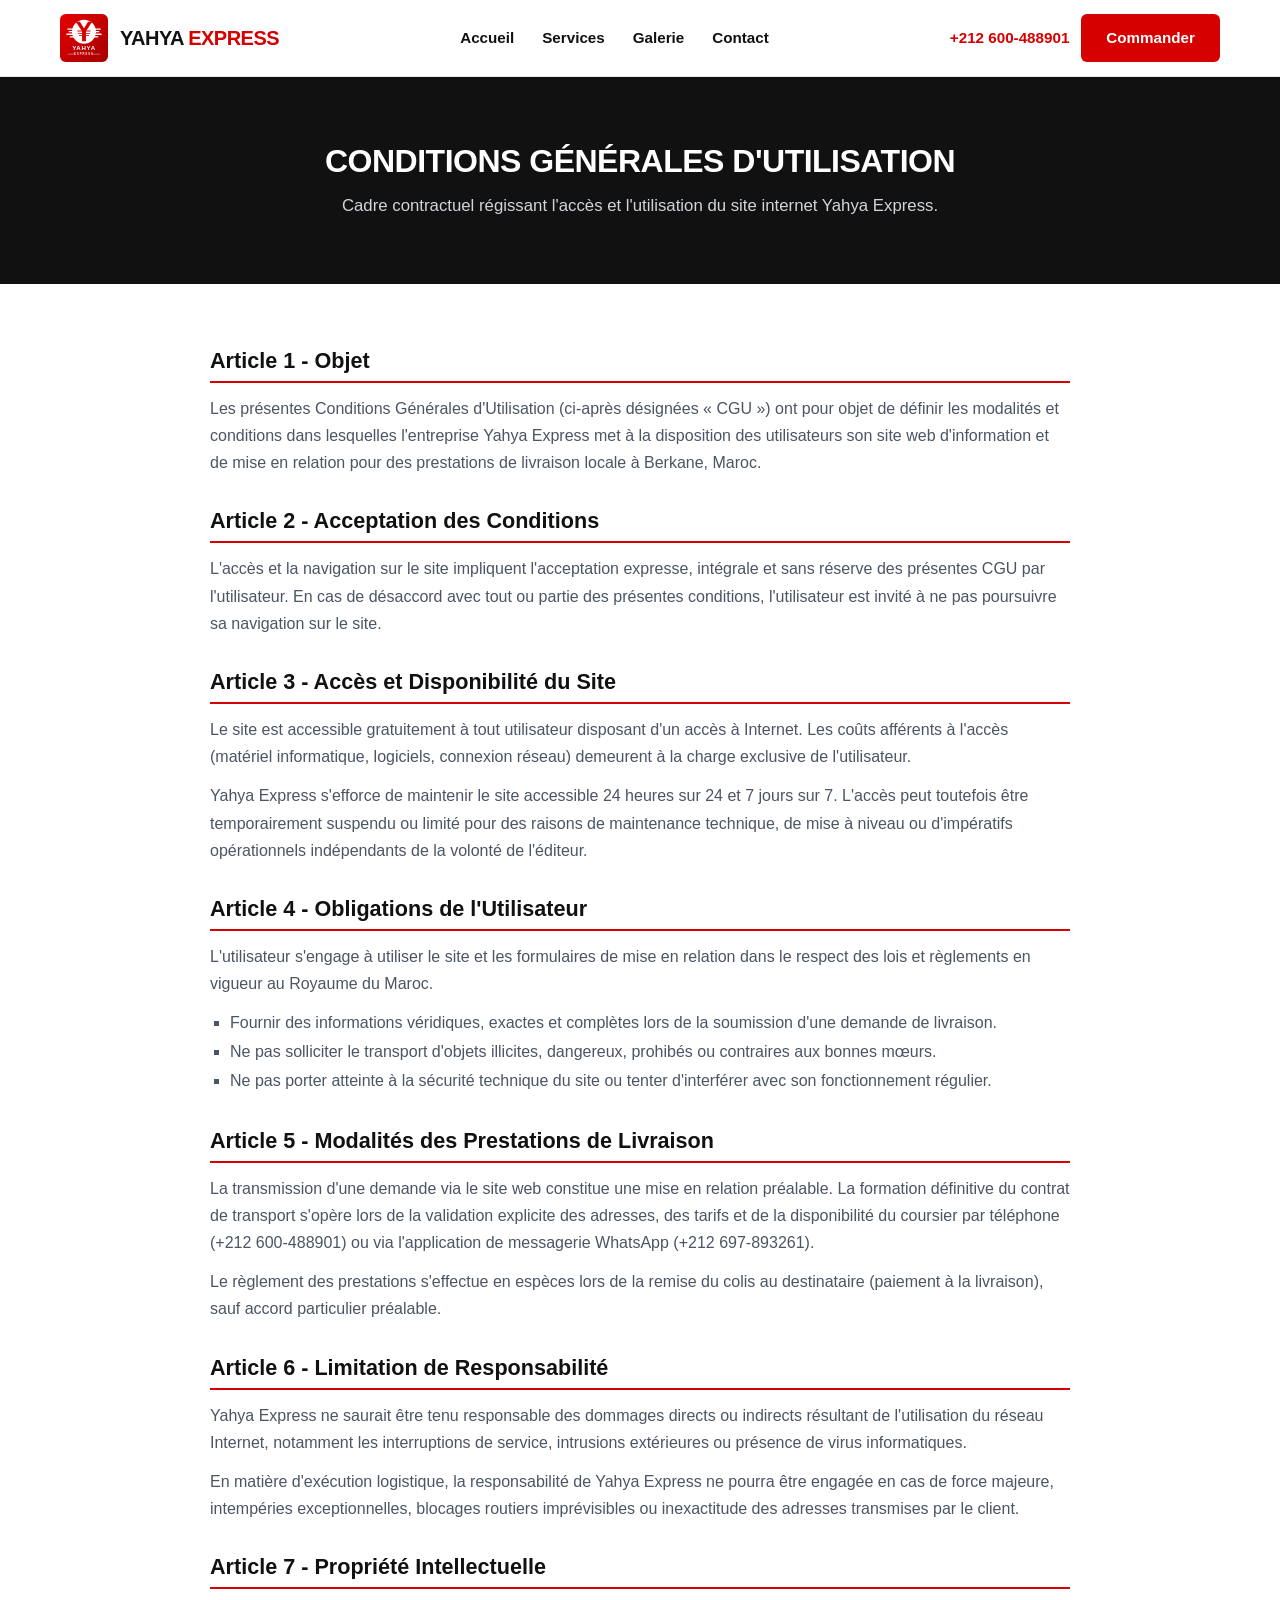
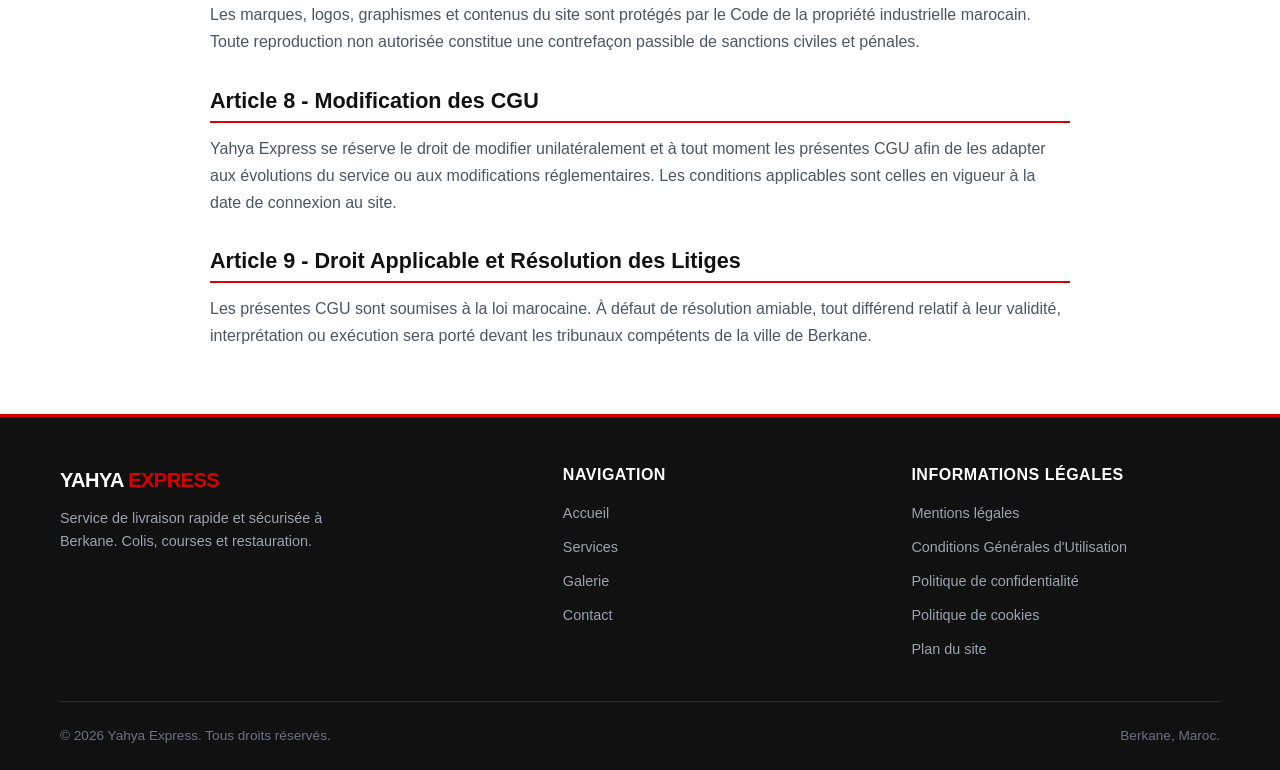
==== cgu.html @ 3f9a15d0 "feat: add complete mandatory legal documents (mentions legales, cgu, politique confidentialite, cook" ====
<!DOCTYPE html>
<html lang="fr">
<head>
  <meta charset="UTF-8">
  <meta name="viewport" content="width=device-width, initial-scale=1.0">
  <title>Conditions Générales d'Utilisation | Yahya Express</title>
  <meta name="description" content="Conditions Générales d'Utilisation régissant la consultation et l'utilisation des services en ligne de Yahya Express.">
  <link rel="icon" type="image/png" href="assets/images/favicon.png">
  <link rel="stylesheet" href="styles/style.css">
</head>
<body>

  <header class="header">
    <div class="container">
      <nav class="navbar">
        <a href="index.html" class="brand-logo">
          <img src="assets/images/logo.svg" alt="Yahya Express" width="48" height="48">
          <span class="brand-name">YAHYA <span>EXPRESS</span></span>
        </a>

        <ul class="nav-links">
          <li><a href="index.html" class="nav-link">Accueil</a></li>
          <li><a href="services.html" class="nav-link">Services</a></li>
          <li><a href="gallery.html" class="nav-link">Galerie</a></li>
          <li><a href="contact.html" class="nav-link">Contact</a></li>
        </ul>

        <div class="nav-cta">
          <a href="tel:+212600488901" class="phone-link">+212 600-488901</a>
          <a href="contact.html" class="btn btn-primary">Commander</a>
          <button class="mobile-menu-btn" aria-label="Menu">
            <span></span>
            <span></span>
            <span></span>
          </button>
        </div>
      </nav>
    </div>
  </header>

  <section class="section section-dark fade-in">
    <div class="container">
      <div class="section-header" style="margin-bottom: 0;">
        <h1 class="section-title">Conditions Générales d'Utilisation</h1>
        <p class="section-subtitle" style="color: #D1D5DB;">
          Cadre contractuel régissant l'accès et l'utilisation du site internet Yahya Express.
        </p>
      </div>
    </div>
  </section>

  <section class="section">
    <div class="container" style="max-width: 900px;">
      
      <article style="display: flex; flex-direction: column; gap: 32px; color: var(--color-dark);">
        
        <div>
          <h2 style="font-size: 1.35rem; margin-bottom: 12px; border-bottom: 2px solid var(--color-primary); padding-bottom: 6px;">Article 1 - Objet</h2>
          <p style="color: var(--color-gray-text); line-height: 1.7;">
            Les présentes Conditions Générales d'Utilisation (ci-après désignées « CGU ») ont pour objet de définir les modalités et conditions dans lesquelles l'entreprise Yahya Express met à la disposition des utilisateurs son site web d'information et de mise en relation pour des prestations de livraison locale à Berkane, Maroc.
          </p>
        </div>

        <div>
          <h2 style="font-size: 1.35rem; margin-bottom: 12px; border-bottom: 2px solid var(--color-primary); padding-bottom: 6px;">Article 2 - Acceptation des Conditions</h2>
          <p style="color: var(--color-gray-text); line-height: 1.7;">
            L'accès et la navigation sur le site impliquent l'acceptation expresse, intégrale et sans réserve des présentes CGU par l'utilisateur. En cas de désaccord avec tout ou partie des présentes conditions, l'utilisateur est invité à ne pas poursuivre sa navigation sur le site.
          </p>
        </div>

        <div>
          <h2 style="font-size: 1.35rem; margin-bottom: 12px; border-bottom: 2px solid var(--color-primary); padding-bottom: 6px;">Article 3 - Accès et Disponibilité du Site</h2>
          <p style="color: var(--color-gray-text); line-height: 1.7; margin-bottom: 12px;">
            Le site est accessible gratuitement à tout utilisateur disposant d'un accès à Internet. Les coûts afférents à l'accès (matériel informatique, logiciels, connexion réseau) demeurent à la charge exclusive de l'utilisateur.
          </p>
          <p style="color: var(--color-gray-text); line-height: 1.7;">
            Yahya Express s'efforce de maintenir le site accessible 24 heures sur 24 et 7 jours sur 7. L'accès peut toutefois être temporairement suspendu ou limité pour des raisons de maintenance technique, de mise à niveau ou d'impératifs opérationnels indépendants de la volonté de l'éditeur.
          </p>
        </div>

        <div>
          <h2 style="font-size: 1.35rem; margin-bottom: 12px; border-bottom: 2px solid var(--color-primary); padding-bottom: 6px;">Article 4 - Obligations de l'Utilisateur</h2>
          <p style="color: var(--color-gray-text); line-height: 1.7; margin-bottom: 12px;">
            L'utilisateur s'engage à utiliser le site et les formulaires de mise en relation dans le respect des lois et règlements en vigueur au Royaume du Maroc.
          </p>
          <ul style="list-style: square; padding-left: 20px; color: var(--color-gray-text); line-height: 1.8;">
            <li>Fournir des informations véridiques, exactes et complètes lors de la soumission d'une demande de livraison.</li>
            <li>Ne pas solliciter le transport d'objets illicites, dangereux, prohibés ou contraires aux bonnes mœurs.</li>
            <li>Ne pas porter atteinte à la sécurité technique du site ou tenter d'interférer avec son fonctionnement régulier.</li>
          </ul>
        </div>

        <div>
          <h2 style="font-size: 1.35rem; margin-bottom: 12px; border-bottom: 2px solid var(--color-primary); padding-bottom: 6px;">Article 5 - Modalités des Prestations de Livraison</h2>
          <p style="color: var(--color-gray-text); line-height: 1.7; margin-bottom: 12px;">
            La transmission d'une demande via le site web constitue une mise en relation préalable. La formation définitive du contrat de transport s'opère lors de la validation explicite des adresses, des tarifs et de la disponibilité du coursier par téléphone (+212 600-488901) ou via l'application de messagerie WhatsApp (+212 697-893261).
          </p>
          <p style="color: var(--color-gray-text); line-height: 1.7;">
            Le règlement des prestations s'effectue en espèces lors de la remise du colis au destinataire (paiement à la livraison), sauf accord particulier préalable.
          </p>
        </div>

        <div>
          <h2 style="font-size: 1.35rem; margin-bottom: 12px; border-bottom: 2px solid var(--color-primary); padding-bottom: 6px;">Article 6 - Limitation de Responsabilité</h2>
          <p style="color: var(--color-gray-text); line-height: 1.7; margin-bottom: 12px;">
            Yahya Express ne saurait être tenu responsable des dommages directs ou indirects résultant de l'utilisation du réseau Internet, notamment les interruptions de service, intrusions extérieures ou présence de virus informatiques.
          </p>
          <p style="color: var(--color-gray-text); line-height: 1.7;">
            En matière d'exécution logistique, la responsabilité de Yahya Express ne pourra être engagée en cas de force majeure, intempéries exceptionnelles, blocages routiers imprévisibles ou inexactitude des adresses transmises par le client.
          </p>
        </div>

        <div>
          <h2 style="font-size: 1.35rem; margin-bottom: 12px; border-bottom: 2px solid var(--color-primary); padding-bottom: 6px;">Article 7 - Propriété Intellectuelle</h2>
          <p style="color: var(--color-gray-text); line-height: 1.7;">
            Les marques, logos, graphismes et contenus du site sont protégés par le Code de la propriété industrielle marocain. Toute reproduction non autorisée constitue une contrefaçon passible de sanctions civiles et pénales.
          </p>
        </div>

        <div>
          <h2 style="font-size: 1.35rem; margin-bottom: 12px; border-bottom: 2px solid var(--color-primary); padding-bottom: 6px;">Article 8 - Modification des CGU</h2>
          <p style="color: var(--color-gray-text); line-height: 1.7;">
            Yahya Express se réserve le droit de modifier unilatéralement et à tout moment les présentes CGU afin de les adapter aux évolutions du service ou aux modifications réglementaires. Les conditions applicables sont celles en vigueur à la date de connexion au site.
          </p>
        </div>

        <div>
          <h2 style="font-size: 1.35rem; margin-bottom: 12px; border-bottom: 2px solid var(--color-primary); padding-bottom: 6px;">Article 9 - Droit Applicable et Résolution des Litiges</h2>
          <p style="color: var(--color-gray-text); line-height: 1.7;">
            Les présentes CGU sont soumises à la loi marocaine. À défaut de résolution amiable, tout différend relatif à leur validité, interprétation ou exécution sera porté devant les tribunaux compétents de la ville de Berkane.
          </p>
        </div>

      </article>

    </div>
  </section>

  <footer class="footer">
    <div class="container">
      <div class="footer-grid">
        <div class="footer-brand">
          <span class="brand-name" style="color: var(--color-white);">YAHYA <span style="color: var(--color-primary);">EXPRESS</span></span>
          <p>Service de livraison rapide et sécurisée à Berkane. Colis, courses et restauration.</p>
        </div>

        <div>
          <h4 class="footer-title">Navigation</h4>
          <ul class="footer-links">
            <li><a href="index.html">Accueil</a></li>
            <li><a href="services.html">Services</a></li>
            <li><a href="gallery.html">Galerie</a></li>
            <li><a href="contact.html">Contact</a></li>
          </ul>
        </div>

        <div>
          <h4 class="footer-title">Informations Légales</h4>
          <ul class="footer-links">
            <li><a href="mentions-legales.html">Mentions légales</a></li>
            <li><a href="cgu.html">Conditions Générales d'Utilisation</a></li>
            <li><a href="politique-confidentialite.html">Politique de confidentialité</a></li>
            <li><a href="cookies.html">Politique de cookies</a></li>
            <li><a href="sitemap.html">Plan du site</a></li>
          </ul>
        </div>
      </div>

      <div class="footer-bottom">
        <div>&copy; <span class="current-year"></span> Yahya Express. Tous droits réservés.</div>
        <div>Berkane, Maroc.</div>
      </div>
    </div>
  </footer>

  <script src="scripts/main.js"></script>
</body>
</html>
---- styles/style.css ----
/* ==========================================================================
   Yahya Express - Feuille de style principale
   Couleurs : Rouge #D60000 | Blanc #FFFFFF | Noir #111111
   Design : Professionnel, Moderne, Responsive
   ========================================================================== */

:root {
  --color-primary: #D60000;
  --color-primary-hover: #B30000;
  --color-dark: #111111;
  --color-dark-alt: #1F1F1F;
  --color-white: #FFFFFF;
  --color-gray-light: #F8F9FA;
  --color-gray-border: #E5E7EB;
  --color-gray-text: #4B5563;
  --color-gray-muted: #6B7280;

  --font-family: -apple-system, BlinkMacSystemFont, "Segoe UI", Roboto, "Helvetica Neue", Arial, sans-serif;
  
  --container-width: 1200px;
  --header-height: 76px;
  --border-radius: 6px;
  --transition-speed: 0.25s;
}

/* Reset */
*, *::before, *::after {
  box-sizing: border-box;
  margin: 0;
  padding: 0;
}

html {
  font-family: var(--font-family);
  font-size: 16px;
  line-height: 1.5;
  color: var(--color-dark);
  background-color: var(--color-white);
  scroll-behavior: smooth;
}

body {
  min-height: 100vh;
  display: flex;
  flex-direction: column;
}

/* Typographie */
h1, h2, h3, h4, h5, h6 {
  color: var(--color-dark);
  font-weight: 700;
  line-height: 1.25;
}

p {
  color: var(--color-gray-text);
  line-height: 1.6;
}

a {
  color: inherit;
  text-decoration: none;
  transition: color var(--transition-speed) ease;
}

img, video {
  max-width: 100%;
  height: auto;
  display: block;
}

/* Structure */
.container {
  width: 100%;
  max-width: var(--container-width);
  margin-left: auto;
  margin-right: auto;
  padding-left: 20px;
  padding-right: 20px;
}

.section {
  padding: 64px 0;
}

.section-alt {
  background-color: var(--color-gray-light);
}

.section-dark {
  background-color: var(--color-dark);
  color: var(--color-white);
}

.section-dark h1,
.section-dark h2,
.section-dark h3,
.section-dark h4 {
  color: var(--color-white);
}

.section-dark p {
  color: #D1D5DB;
}

.section-header {
  text-align: center;
  max-width: 700px;
  margin: 0 auto 48px auto;
}

.section-title {
  font-size: 2rem;
  margin-bottom: 12px;
  text-transform: uppercase;
  letter-spacing: -0.5px;
}

.section-subtitle {
  font-size: 1.05rem;
  color: var(--color-gray-text);
}

/* Boutons */
.btn {
  display: inline-flex;
  align-items: center;
  justify-content: center;
  padding: 12px 24px;
  font-size: 0.95rem;
  font-weight: 600;
  border-radius: var(--border-radius);
  cursor: pointer;
  border: 1px solid transparent;
  transition: background-color var(--transition-speed) ease, border-color var(--transition-speed) ease, color var(--transition-speed) ease;
  text-align: center;
}

.btn-primary {
  background-color: var(--color-primary);
  color: var(--color-white);
}

.btn-primary:hover {
  background-color: var(--color-primary-hover);
}

.btn-outline {
  background-color: transparent;
  color: var(--color-dark);
  border-color: var(--color-dark);
}

.btn-outline:hover {
  background-color: var(--color-dark);
  color: var(--color-white);
}

.btn-outline-white {
  background-color: transparent;
  color: var(--color-white);
  border-color: var(--color-white);
}

.btn-outline-white:hover {
  background-color: var(--color-white);
  color: var(--color-dark);
}

.btn-group {
  display: flex;
  flex-wrap: wrap;
  gap: 12px;
}

/* En-tete Fixe (Sticky Header) */
.header {
  position: sticky;
  top: 0;
  left: 0;
  width: 100%;
  background-color: var(--color-white);
  border-bottom: 1px solid var(--color-gray-border);
  z-index: 1000;
}

.navbar {
  display: flex;
  align-items: center;
  justify-content: space-between;
  height: var(--header-height);
}

.brand-logo {
  display: flex;
  align-items: center;
  gap: 12px;
}

.brand-logo img {
  height: 48px;
  width: auto;
}

.brand-name {
  font-size: 1.25rem;
  font-weight: 800;
  letter-spacing: -0.5px;
  color: var(--color-dark);
  text-transform: uppercase;
}

.brand-name span {
  color: var(--color-primary);
}

.nav-links {
  display: flex;
  list-style: none;
  gap: 28px;
}

.nav-link {
  font-size: 0.95rem;
  font-weight: 600;
  color: var(--color-dark);
}

.nav-link:hover,
.nav-link.active {
  color: var(--color-primary);
}

.nav-cta {
  display: flex;
  align-items: center;
  gap: 12px;
}

.phone-link {
  font-size: 0.95rem;
  font-weight: 700;
  color: var(--color-primary);
}

.mobile-menu-btn {
  display: none;
  background: none;
  border: none;
  cursor: pointer;
  padding: 8px;
}

.mobile-menu-btn span {
  display: block;
  width: 24px;
  height: 2px;
  background-color: var(--color-dark);
  margin: 5px 0;
  transition: transform var(--transition-speed) ease;
}

/* Hero Section */
.hero {
  padding: 60px 0;
  background-color: var(--color-white);
  border-bottom: 1px solid var(--color-gray-border);
}

.hero-grid {
  display: grid;
  grid-template-columns: 1fr 1fr;
  gap: 48px;
  align-items: center;
}

.hero-tag {
  display: inline-block;
  font-size: 0.85rem;
  font-weight: 700;
  text-transform: uppercase;
  color: var(--color-primary);
  letter-spacing: 1px;
  margin-bottom: 12px;
}

.hero-title {
  font-size: 2.75rem;
  line-height: 1.15;
  margin-bottom: 16px;
  letter-spacing: -1px;
}

.hero-subtitle {
  font-size: 1.15rem;
  color: var(--color-gray-text);
  margin-bottom: 28px;
  line-height: 1.6;
}

.hero-image-wrapper {
  position: relative;
  border: 1px solid var(--color-gray-border);
  border-radius: var(--border-radius);
  overflow: hidden;
  background-color: var(--color-dark);
}

.hero-image-wrapper img {
  width: 100%;
  height: 480px;
  object-fit: cover;
  display: block;
}

/* Points Forts (Key Features) */
.features-grid {
  display: grid;
  grid-template-columns: repeat(3, 1fr);
  gap: 24px;
}

.feature-card {
  padding: 32px 24px;
  background-color: var(--color-white);
  border: 1px solid var(--color-gray-border);
  border-radius: var(--border-radius);
  border-top: 4px solid var(--color-primary);
}

.feature-title {
  font-size: 1.25rem;
  margin-bottom: 8px;
  text-transform: uppercase;
}

.feature-subtitle {
  font-size: 0.95rem;
  font-weight: 600;
  color: var(--color-primary);
  margin-bottom: 12px;
}

.feature-text {
  font-size: 0.9rem;
  color: var(--color-gray-text);
}

/* Presentation de la marque */
.brand-identity-grid {
  display: grid;
  grid-template-columns: 1fr 1fr;
  gap: 40px;
  align-items: center;
}

.brand-identity-images {
  display: grid;
  grid-template-columns: 1fr 1fr;
  gap: 16px;
}

.brand-identity-images img {
  width: 100%;
  height: 200px;
  object-fit: cover;
  border-radius: var(--border-radius);
  border: 1px solid var(--color-gray-border);
}

/* Services */
.services-grid {
  display: grid;
  grid-template-columns: repeat(3, 1fr);
  gap: 28px;
}

.service-card {
  background-color: var(--color-white);
  border: 1px solid var(--color-gray-border);
  border-radius: var(--border-radius);
  overflow: hidden;
  display: flex;
  flex-direction: column;
}

.service-card-image {
  height: 220px;
  width: 100%;
  object-fit: cover;
}

.service-card-body {
  padding: 24px;
  display: flex;
  flex-direction: column;
  flex-grow: 1;
}

.service-icon-box {
  width: 44px;
  height: 44px;
  background-color: rgba(214, 0, 0, 0.08);
  color: var(--color-primary);
  display: flex;
  align-items: center;
  justify-content: center;
  border-radius: var(--border-radius);
  margin-bottom: 16px;
}

.service-card-title {
  font-size: 1.25rem;
  margin-bottom: 8px;
  text-transform: uppercase;
}

.service-card-desc {
  font-size: 0.95rem;
  color: var(--color-gray-text);
  margin-bottom: 20px;
  flex-grow: 1;
}

/* Galerie */
.gallery-grid {
  display: grid;
  grid-template-columns: repeat(auto-fill, minmax(280px, 1fr));
  gap: 20px;
}

.gallery-card {
  border: 1px solid var(--color-gray-border);
  border-radius: var(--border-radius);
  overflow: hidden;
  background-color: var(--color-white);
}

.gallery-card img,
.gallery-card video {
  width: 100%;
  height: 260px;
  object-fit: cover;
  display: block;
}

.gallery-card-info {
  padding: 12px 16px;
  border-top: 1px solid var(--color-gray-border);
}

.gallery-card-title {
  font-size: 0.95rem;
  font-weight: 700;
  color: var(--color-dark);
}

.gallery-card-desc {
  font-size: 0.85rem;
  color: var(--color-gray-muted);
}

/* Contact */
.contact-grid {
  display: grid;
  grid-template-columns: 1fr 1.2fr;
  gap: 40px;
}

.contact-info-panel {
  background-color: var(--color-dark);
  color: var(--color-white);
  padding: 36px;
  border-radius: var(--border-radius);
}

.contact-info-panel h3 {
  color: var(--color-white);
  margin-bottom: 20px;
  font-size: 1.4rem;
}

.contact-info-list {
  list-style: none;
  display: flex;
  flex-direction: column;
  gap: 20px;
  margin-bottom: 32px;
}

.contact-info-item {
  display: flex;
  flex-direction: column;
  gap: 4px;
}

.contact-info-label {
  font-size: 0.8rem;
  text-transform: uppercase;
  color: #9CA3AF;
  font-weight: 700;
  letter-spacing: 0.5px;
}

.contact-info-value {
  font-size: 1.1rem;
  font-weight: 600;
  color: var(--color-white);
}

.contact-form-panel {
  background-color: var(--color-white);
  border: 1px solid var(--color-gray-border);
  border-radius: var(--border-radius);
  padding: 36px;
}

.form-group {
  margin-bottom: 20px;
  display: flex;
  flex-direction: column;
  gap: 6px;
}

.form-label {
  font-size: 0.9rem;
  font-weight: 600;
  color: var(--color-dark);
}

.form-control {
  width: 100%;
  padding: 10px 14px;
  border: 1px solid var(--color-gray-border);
  border-radius: var(--border-radius);
  font-family: inherit;
  font-size: 0.95rem;
  color: var(--color-dark);
  background-color: var(--color-white);
}

.form-control:focus {
  outline: none;
  border-color: var(--color-primary);
}

textarea.form-control {
  min-height: 120px;
  resize: vertical;
}

/* Call to Action Banner */
.cta-banner {
  background-color: var(--color-primary);
  color: var(--color-white);
  padding: 48px;
  border-radius: var(--border-radius);
  display: flex;
  align-items: center;
  justify-content: space-between;
  gap: 24px;
}

.cta-banner h2 {
  color: var(--color-white);
  font-size: 1.75rem;
  margin-bottom: 8px;
}

.cta-banner p {
  color: rgba(255, 255, 255, 0.9);
  font-size: 1rem;
}

/* Bouton Flottant (Floating Call Button) */
.floating-call-btn {
  position: fixed;
  bottom: 24px;
  right: 24px;
  background-color: var(--color-primary);
  color: var(--color-white);
  padding: 14px 20px;
  border-radius: 50px;
  font-weight: 700;
  font-size: 0.95rem;
  display: flex;
  align-items: center;
  gap: 10px;
  box-shadow: 0 4px 16px rgba(0, 0, 0, 0.2);
  z-index: 999;
  transition: background-color var(--transition-speed) ease, transform var(--transition-speed) ease;
}

.floating-call-btn:hover {
  background-color: var(--color-primary-hover);
  transform: translateY(-2px);
  color: var(--color-white);
}

/* Pied de page (Footer) */
.footer {
  background-color: var(--color-dark);
  color: var(--color-white);
  padding: 48px 0 24px 0;
  margin-top: auto;
  border-top: 3px solid var(--color-primary);
}

.footer-grid {
  display: grid;
  grid-template-columns: 1.5fr 1fr 1fr;
  gap: 40px;
  margin-bottom: 40px;
}

.footer-brand p {
  color: #9CA3AF;
  font-size: 0.9rem;
  margin-top: 12px;
  max-width: 320px;
}

.footer-title {
  font-size: 1rem;
  color: var(--color-white);
  margin-bottom: 16px;
  text-transform: uppercase;
  letter-spacing: 0.5px;
}

.footer-links {
  list-style: none;
  display: flex;
  flex-direction: column;
  gap: 10px;
}

.footer-links a {
  color: #9CA3AF;
  font-size: 0.9rem;
}

.footer-links a:hover {
  color: var(--color-white);
}

.footer-bottom {
  padding-top: 24px;
  border-top: 1px solid #2B2B2B;
  display: flex;
  justify-content: space-between;
  font-size: 0.85rem;
  color: #6B7280;
}

/* Animations CSS pures (Fade In) */
@keyframes fadeIn {
  from {
    opacity: 0;
    transform: translateY(12px);
  }
  to {
    opacity: 1;
    transform: translateY(0);
  }
}

.fade-in {
  animation: fadeIn 0.6s ease forwards;
}

/* Responsive (Mobile First) */
@media (max-width: 900px) {
  .hero-grid,
  .brand-identity-grid,
  .contact-grid {
    grid-template-columns: 1fr;
    gap: 32px;
  }

  .features-grid,
  .services-grid {
    grid-template-columns: 1fr;
  }

  .cta-banner {
    flex-direction: column;
    text-align: center;
    padding: 32px 24px;
  }

  .footer-grid {
    grid-template-columns: 1fr;
    gap: 28px;
  }

  .hero-title {
    font-size: 2.1rem;
  }
}

@media (max-width: 768px) {
  .nav-links,
  .nav-cta .phone-link {
    display: none;
  }

  .mobile-menu-btn {
    display: block;
  }

  .nav-links.mobile-open {
    display: flex;
    flex-direction: column;
    position: absolute;
    top: var(--header-height);
    left: 0;
    width: 100%;
    background-color: var(--color-white);
    padding: 20px;
    border-bottom: 1px solid var(--color-gray-border);
    box-shadow: 0 8px 16px rgba(0, 0, 0, 0.08);
  }

  .brand-identity-images {
    grid-template-columns: 1fr;
  }

  .footer-bottom {
    flex-direction: column;
    gap: 8px;
    text-align: center;
  }
}
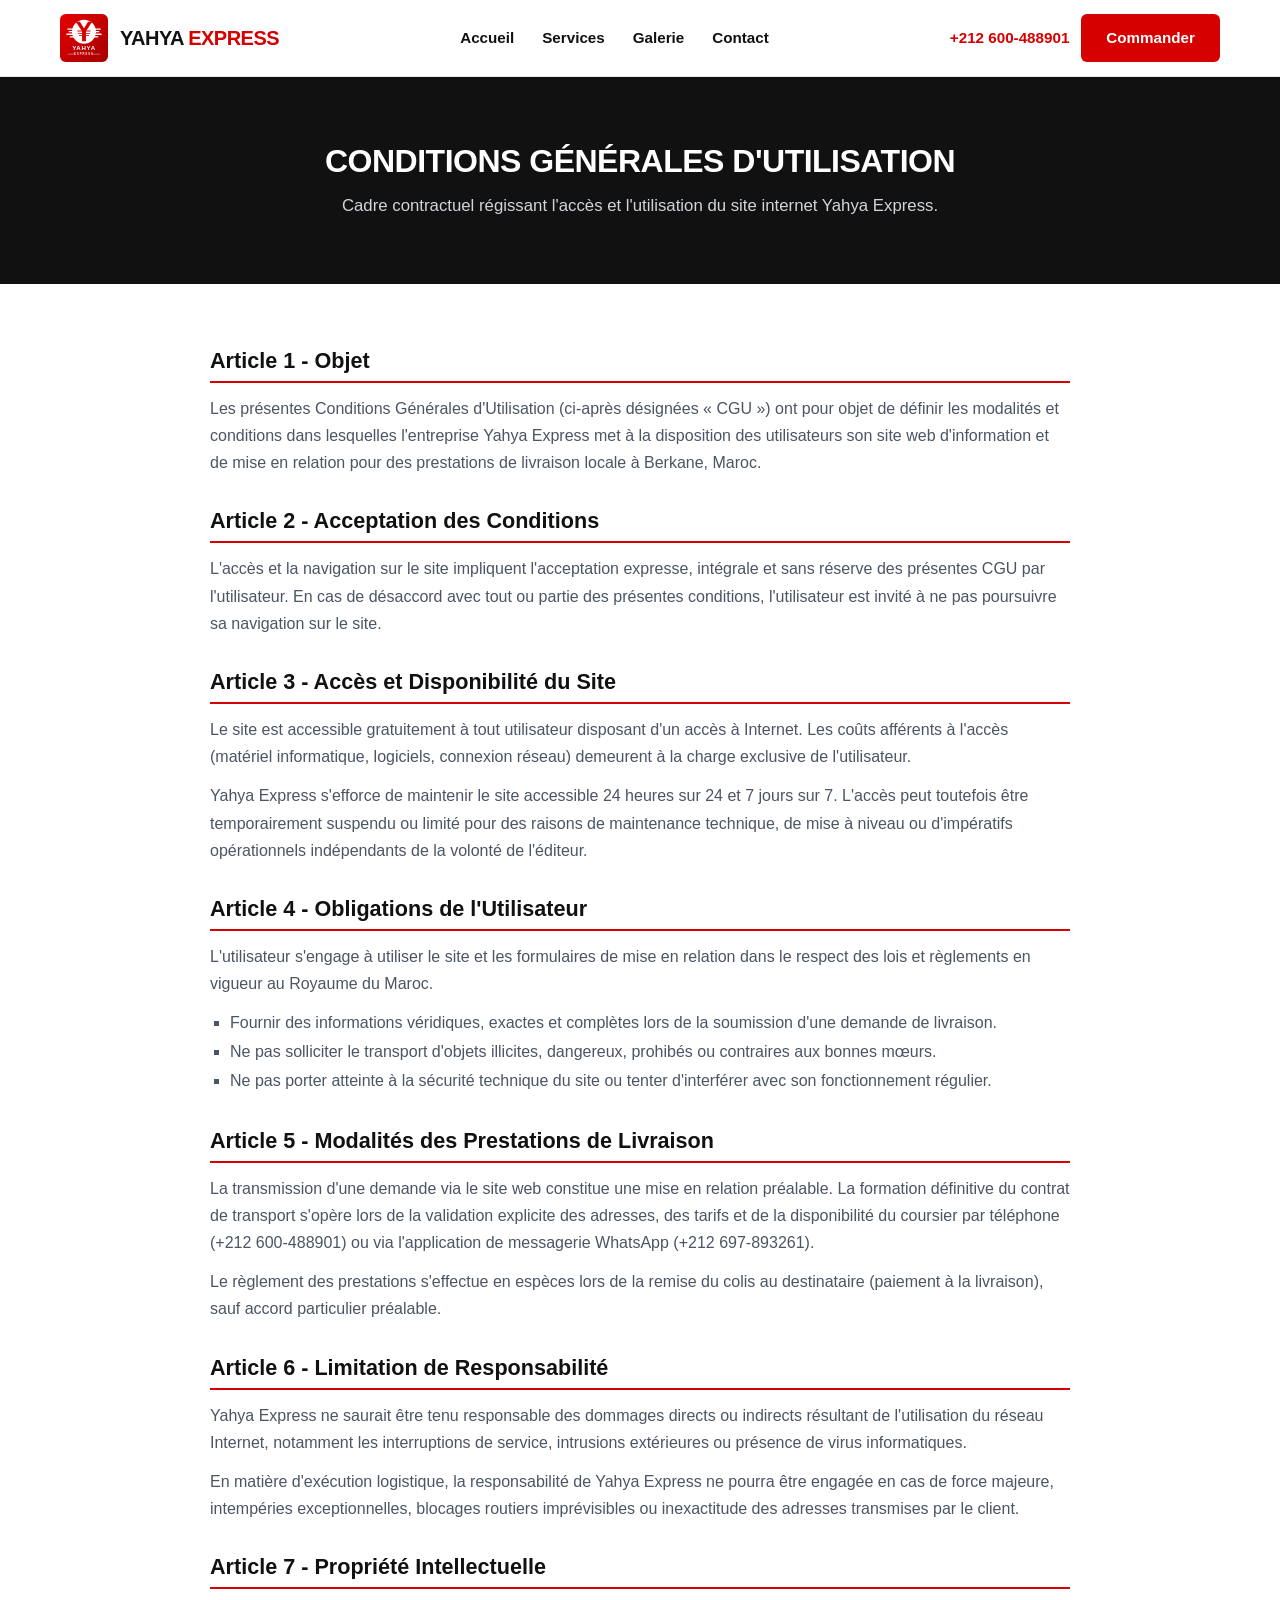
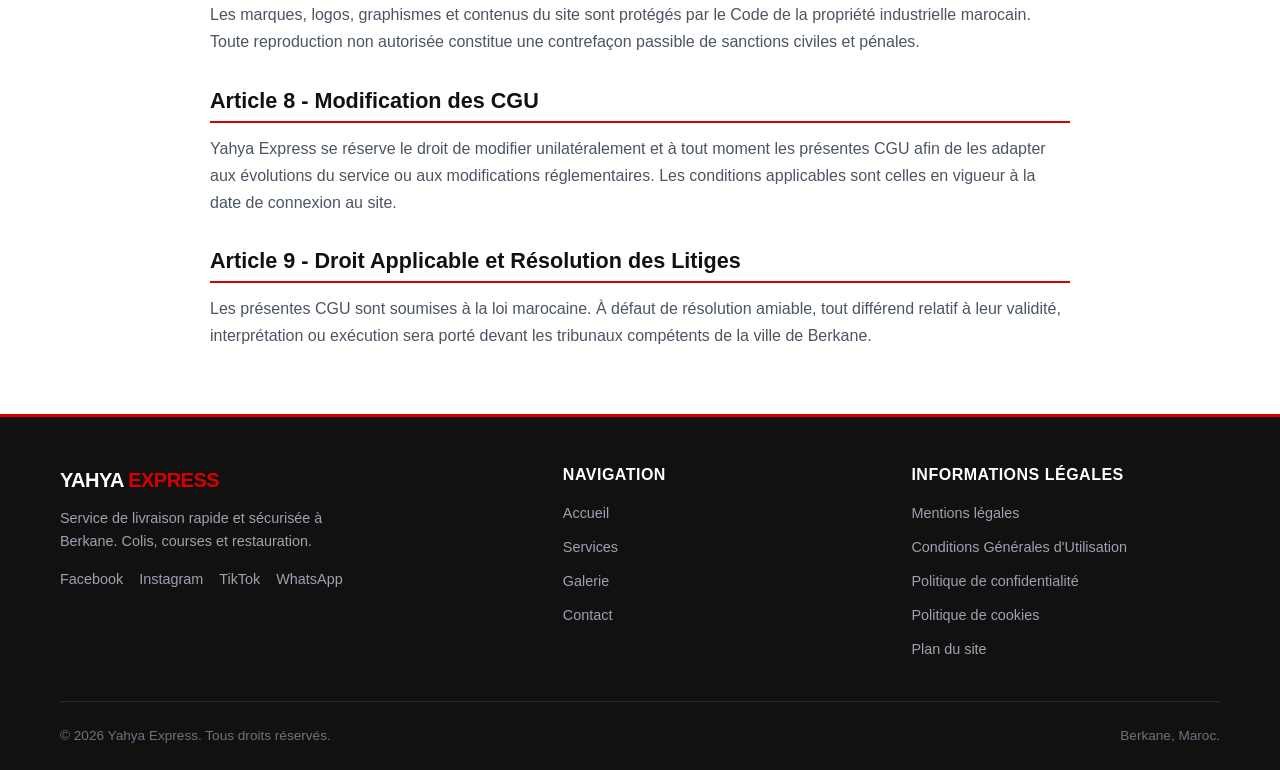
==== commit 11015926: "feat: integrate official TikTok channel and update social media links across all pages" ====
--- a/cgu.html
+++ b/cgu.html
@@ -142,6 +142,12 @@
         <div class="footer-brand">
           <span class="brand-name" style="color: var(--color-white);">YAHYA <span style="color: var(--color-primary);">EXPRESS</span></span>
           <p>Service de livraison rapide et sécurisée à Berkane. Colis, courses et restauration.</p>
+          <div style="margin-top: 16px; display: flex; gap: 16px; flex-wrap: wrap;">
+            <a href="https://www.facebook.com/share/r/18RxTsJQQd/" target="_blank" style="color: #9CA3AF; font-size: 0.9rem;">Facebook</a>
+            <a href="https://www.instagram.com/yahyaexpress?utm_source=qr&igsi=OGlzcHl0dHpwaDJ2" target="_blank" style="color: #9CA3AF; font-size: 0.9rem;">Instagram</a>
+            <a href="https://www.tiktok.com/@yahya.express?_r=1&_t=ZS-9989slw1Ds7" target="_blank" style="color: #9CA3AF; font-size: 0.9rem;">TikTok</a>
+            <a href="https://wa.me/212697893261" target="_blank" style="color: #9CA3AF; font-size: 0.9rem;">WhatsApp</a>
+          </div>
         </div>
 
         <div>
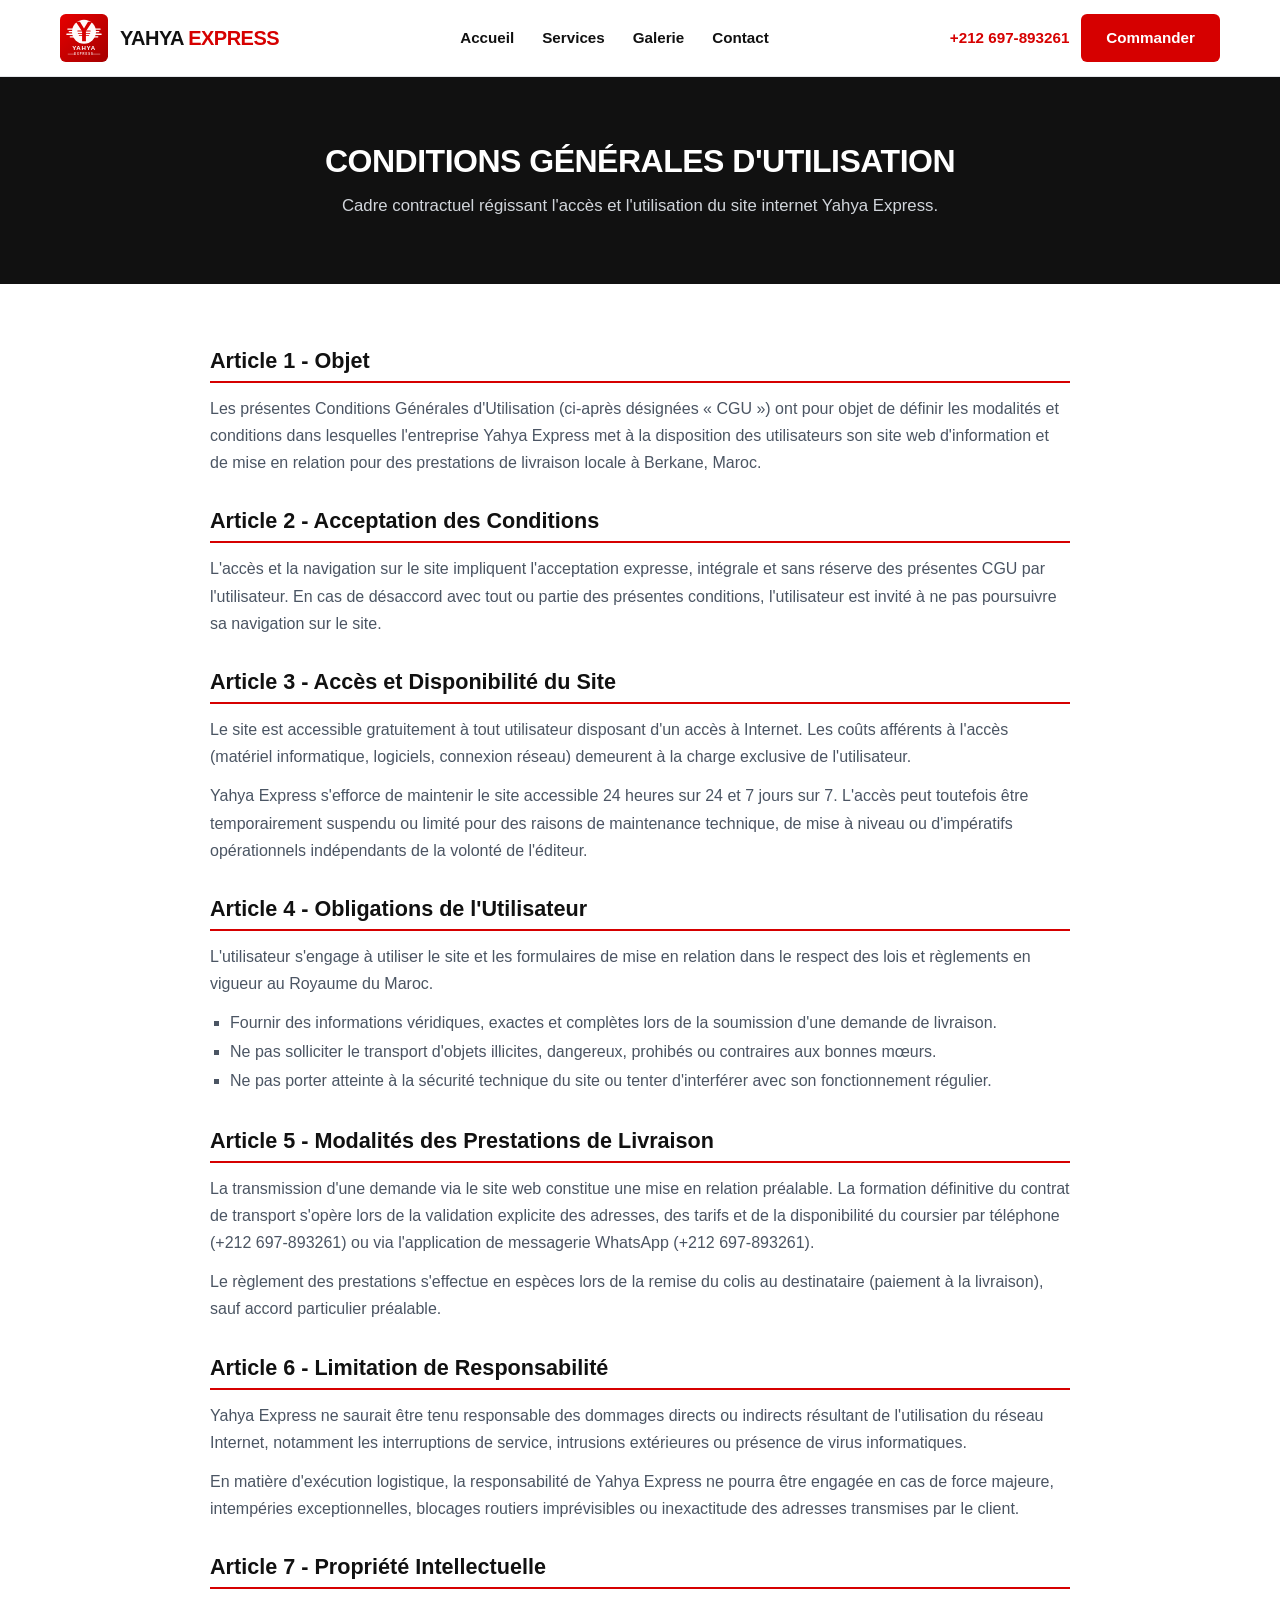
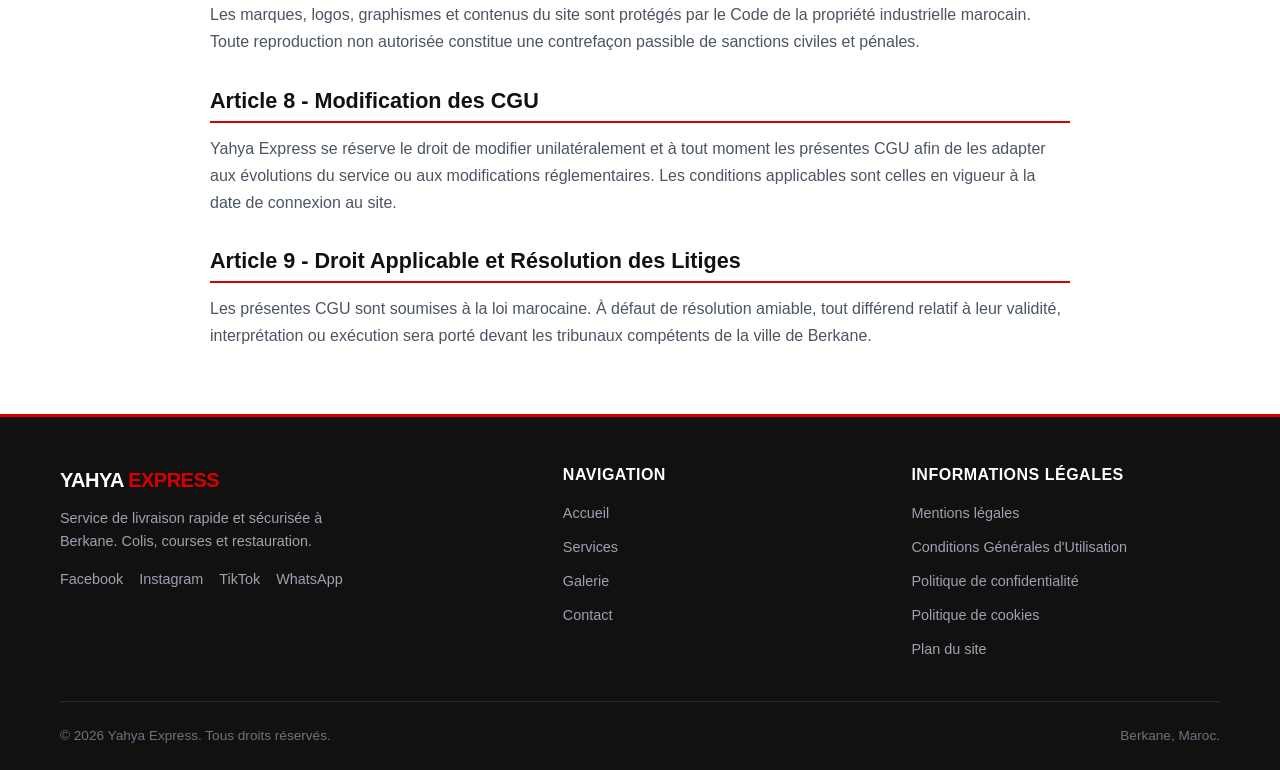
==== commit eabe947e: "fix: update standard phone number to +212 697-893261 across all pages and legal texts" ====
--- a/cgu.html
+++ b/cgu.html
@@ -26,7 +26,7 @@
         </ul>
 
         <div class="nav-cta">
-          <a href="tel:+212600488901" class="phone-link">+212 600-488901</a>
+          <a href="tel:+212697893261" class="phone-link">+212 697-893261</a>
           <a href="contact.html" class="btn btn-primary">Commander</a>
           <button class="mobile-menu-btn" aria-label="Menu">
             <span></span>
@@ -93,7 +93,7 @@
         <div>
           <h2 style="font-size: 1.35rem; margin-bottom: 12px; border-bottom: 2px solid var(--color-primary); padding-bottom: 6px;">Article 5 - Modalités des Prestations de Livraison</h2>
           <p style="color: var(--color-gray-text); line-height: 1.7; margin-bottom: 12px;">
-            La transmission d'une demande via le site web constitue une mise en relation préalable. La formation définitive du contrat de transport s'opère lors de la validation explicite des adresses, des tarifs et de la disponibilité du coursier par téléphone (+212 600-488901) ou via l'application de messagerie WhatsApp (+212 697-893261).
+            La transmission d'une demande via le site web constitue une mise en relation préalable. La formation définitive du contrat de transport s'opère lors de la validation explicite des adresses, des tarifs et de la disponibilité du coursier par téléphone (+212 697-893261) ou via l'application de messagerie WhatsApp (+212 697-893261).
           </p>
           <p style="color: var(--color-gray-text); line-height: 1.7;">
             Le règlement des prestations s'effectue en espèces lors de la remise du colis au destinataire (paiement à la livraison), sauf accord particulier préalable.
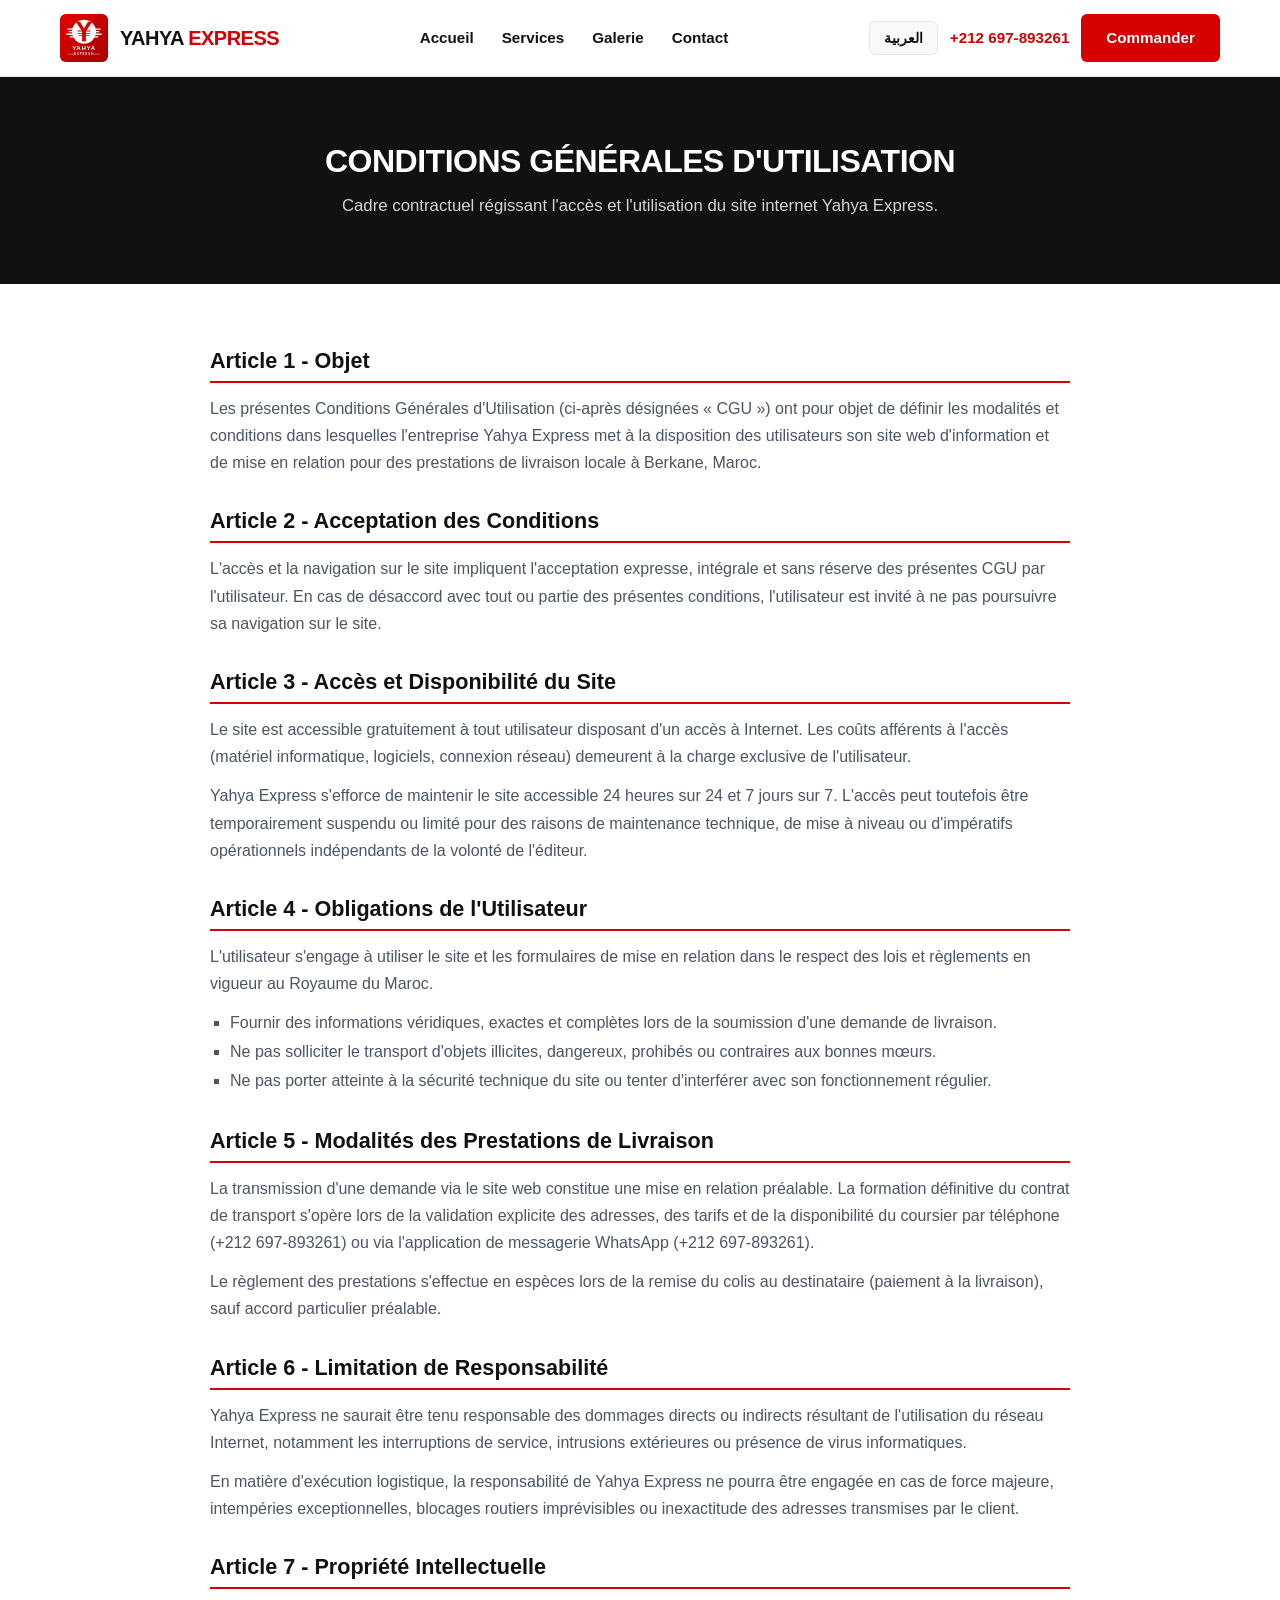
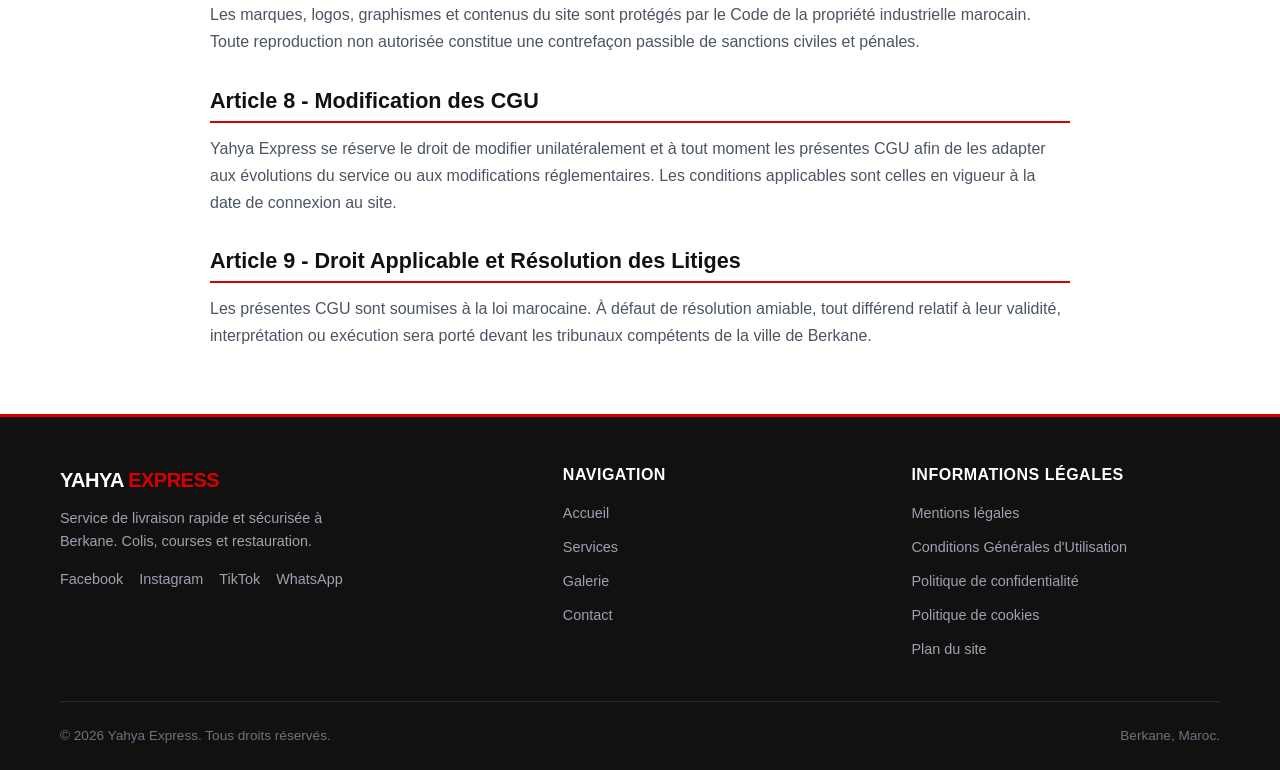
==== commit 7df160f1: "feat: complete Arabic (RTL) localization with automatic system language detection and language switc" ====
--- a/cgu.html
+++ b/cgu.html
@@ -1,5 +1,5 @@
 <!DOCTYPE html>
-<html lang="fr">
+<html lang="fr" dir="ltr">
 <head>
   <meta charset="UTF-8">
   <meta name="viewport" content="width=device-width, initial-scale=1.0">
@@ -26,6 +26,7 @@
         </ul>
 
         <div class="nav-cta">
+          <button class="lang-toggle-btn" aria-label="Langue">العربية</button>
           <a href="tel:+212697893261" class="phone-link">+212 697-893261</a>
           <a href="contact.html" class="btn btn-primary">Commander</a>
           <button class="mobile-menu-btn" aria-label="Menu">
@@ -179,6 +180,7 @@
     </div>
   </footer>
 
+  <script src="scripts/i18n.js"></script>
   <script src="scripts/main.js"></script>
 </body>
 </html>
--- a/styles/style.css
+++ b/styles/style.css
@@ -1,7 +1,7 @@
 /* ==========================================================================
    Yahya Express - Feuille de style principale
    Couleurs : Rouge #D60000 | Blanc #FFFFFF | Noir #111111
-   Design : Professionnel, Moderne, Responsive
+   Support Multilingue : Francais (LTR) & Arabe (RTL)
    ========================================================================== */
 
 :root {
@@ -16,6 +16,7 @@
   --color-gray-muted: #6B7280;
 
   --font-family: -apple-system, BlinkMacSystemFont, "Segoe UI", Roboto, "Helvetica Neue", Arial, sans-serif;
+  --font-family-arabic: -apple-system, BlinkMacSystemFont, "Segoe UI", "Tahoma", "Cairo", Arial, sans-serif;
   
   --container-width: 1200px;
   --header-height: 76px;
@@ -37,6 +38,13 @@
   color: var(--color-dark);
   background-color: var(--color-white);
   scroll-behavior: smooth;
+}
+
+/* Support RTL (Arabe) */
+html[dir="rtl"] {
+  font-family: var(--font-family-arabic);
+  direction: rtl;
+  text-align: right;
 }
 
 body {
@@ -112,8 +120,11 @@
 .section-title {
   font-size: 2rem;
   margin-bottom: 12px;
+  letter-spacing: -0.5px;
+}
+
+html[dir="ltr"] .section-title {
   text-transform: uppercase;
-  letter-spacing: -0.5px;
 }
 
 .section-subtitle {
@@ -171,6 +182,28 @@
   display: flex;
   flex-wrap: wrap;
   gap: 12px;
+}
+
+/* Bouton de Changement de Langue */
+.lang-toggle-btn {
+  background-color: var(--color-gray-light);
+  color: var(--color-dark);
+  border: 1px solid var(--color-gray-border);
+  padding: 8px 14px;
+  border-radius: var(--border-radius);
+  font-size: 0.88rem;
+  font-weight: 700;
+  cursor: pointer;
+  transition: all var(--transition-speed) ease;
+  display: inline-flex;
+  align-items: center;
+  gap: 6px;
+}
+
+.lang-toggle-btn:hover {
+  background-color: var(--color-primary);
+  color: var(--color-white);
+  border-color: var(--color-primary);
 }
 
 /* En-tete Fixe (Sticky Header) */
@@ -591,6 +624,11 @@
   transition: background-color var(--transition-speed) ease, transform var(--transition-speed) ease;
 }
 
+html[dir="rtl"] .floating-call-btn {
+  right: auto;
+  left: 24px;
+}
+
 .floating-call-btn:hover {
   background-color: var(--color-primary-hover);
   transform: translateY(-2px);
@@ -651,6 +689,12 @@
   justify-content: space-between;
   font-size: 0.85rem;
   color: #6B7280;
+}
+
+/* Ajustements RTL Spécifiques */
+html[dir="rtl"] ul {
+  padding-right: 20px;
+  padding-left: 0;
 }
 
 /* Animations CSS pures (Fade In) */
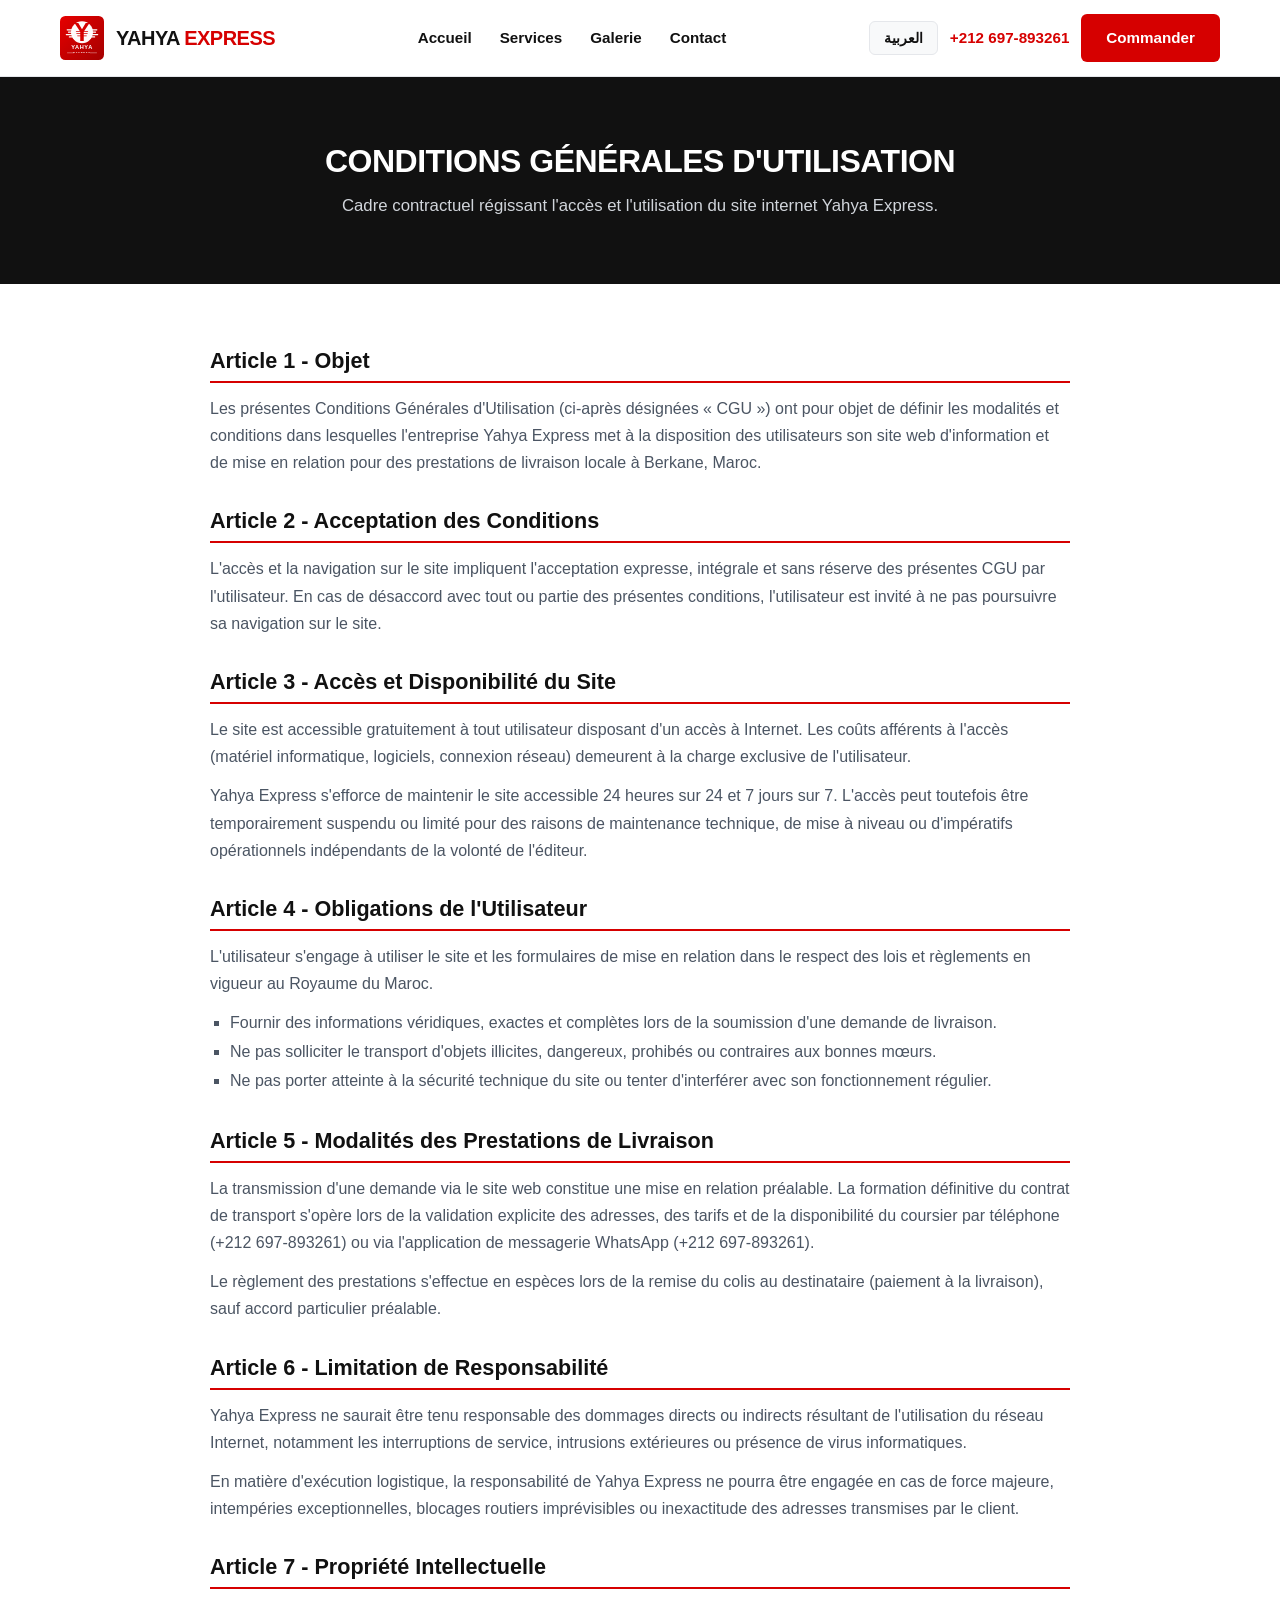
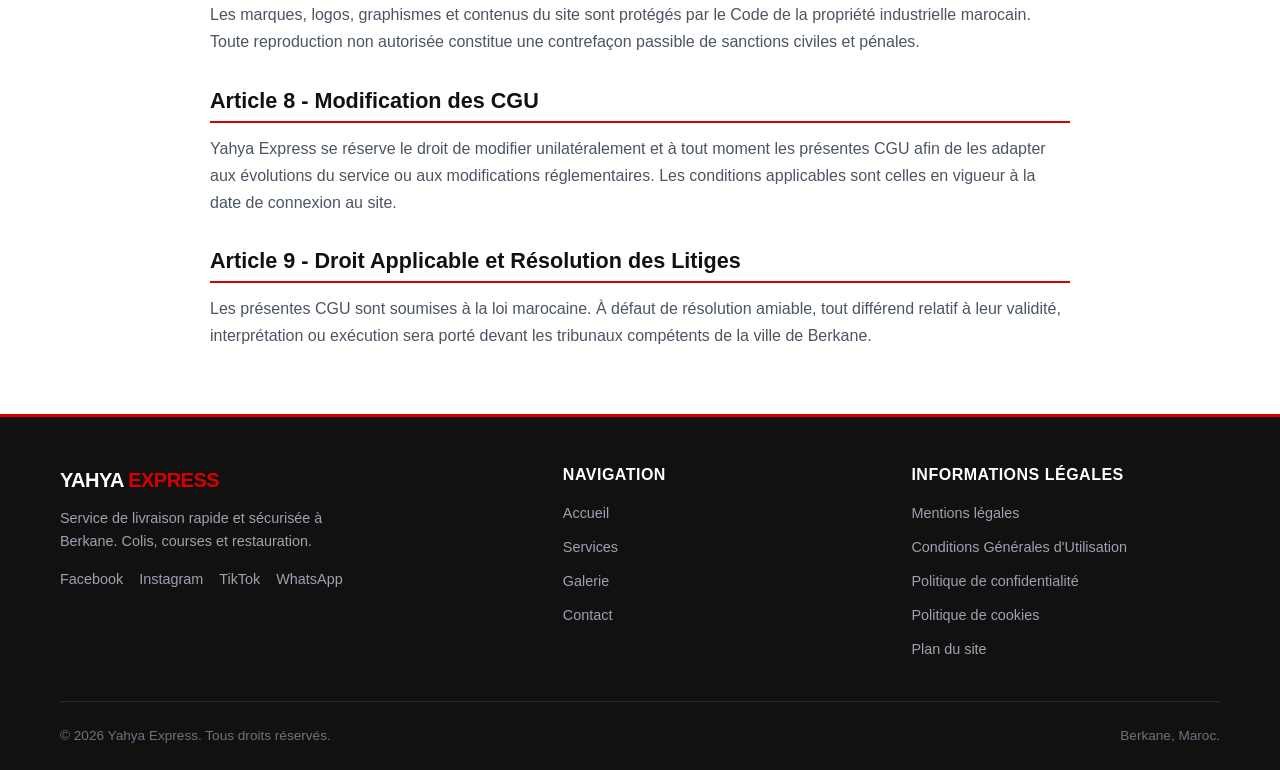
==== commit 2efabed6: "fix(responsive): resoudre le chevauchement du bouton arabe avec le logo et optimiser la navbar mobil" ====
--- a/cgu.html
+++ b/cgu.html
@@ -19,10 +19,11 @@
         </a>
 
         <ul class="nav-links">
-          <li><a href="index.html" class="nav-link">Accueil</a></li>
-          <li><a href="services.html" class="nav-link">Services</a></li>
-          <li><a href="gallery.html" class="nav-link">Galerie</a></li>
-          <li><a href="contact.html" class="nav-link">Contact</a></li>
+          <li><a href="index.html" class="nav-link" data-i18n="nav_home">Accueil</a></li>
+          <li><a href="services.html" class="nav-link" data-i18n="nav_services">Services</a></li>
+          <li><a href="gallery.html" class="nav-link" data-i18n="nav_gallery">Galerie</a></li>
+          <li><a href="contact.html" class="nav-link" data-i18n="nav_contact">Contact</a></li>
+          <li class="mobile-cta-item"><a href="contact.html" class="btn btn-primary" data-i18n="nav_order">Commander</a></li>
         </ul>
 
         <div class="nav-cta">
--- a/styles/style.css
+++ b/styles/style.css
@@ -198,6 +198,8 @@
   display: inline-flex;
   align-items: center;
   gap: 6px;
+  flex-shrink: 0;
+  white-space: nowrap;
 }
 
 .lang-toggle-btn:hover {
@@ -222,17 +224,22 @@
   align-items: center;
   justify-content: space-between;
   height: var(--header-height);
+  gap: 16px;
 }
 
 .brand-logo {
   display: flex;
   align-items: center;
   gap: 12px;
+  flex-shrink: 0;
+  min-width: 0;
 }
 
 .brand-logo img {
-  height: 48px;
-  width: auto;
+  height: 44px;
+  width: 44px;
+  object-fit: contain;
+  flex-shrink: 0;
 }
 
 .brand-name {
@@ -241,6 +248,7 @@
   letter-spacing: -0.5px;
   color: var(--color-dark);
   text-transform: uppercase;
+  white-space: nowrap;
 }
 
 .brand-name span {
@@ -251,12 +259,14 @@
   display: flex;
   list-style: none;
   gap: 28px;
+  align-items: center;
 }
 
 .nav-link {
   font-size: 0.95rem;
   font-weight: 600;
   color: var(--color-dark);
+  transition: color var(--transition-speed) ease;
 }
 
 .nav-link:hover,
@@ -264,33 +274,64 @@
   color: var(--color-primary);
 }
 
+.mobile-cta-item {
+  display: none;
+}
+
 .nav-cta {
   display: flex;
   align-items: center;
   gap: 12px;
+  flex-shrink: 0;
 }
 
 .phone-link {
   font-size: 0.95rem;
   font-weight: 700;
   color: var(--color-primary);
+  white-space: nowrap;
 }
 
 .mobile-menu-btn {
   display: none;
-  background: none;
-  border: none;
+  background-color: var(--color-gray-light);
+  border: 1px solid var(--color-gray-border);
+  border-radius: var(--border-radius);
   cursor: pointer;
-  padding: 8px;
+  padding: 6px;
+  width: 40px;
+  height: 40px;
+  flex-direction: column;
+  justify-content: center;
+  align-items: center;
+  flex-shrink: 0;
+  transition: background-color var(--transition-speed) ease, border-color var(--transition-speed) ease;
+}
+
+.mobile-menu-btn:hover {
+  background-color: #E5E7EB;
 }
 
 .mobile-menu-btn span {
   display: block;
-  width: 24px;
+  width: 20px;
   height: 2px;
   background-color: var(--color-dark);
-  margin: 5px 0;
-  transition: transform var(--transition-speed) ease;
+  margin: 2.5px 0;
+  border-radius: 2px;
+  transition: transform var(--transition-speed) ease, opacity var(--transition-speed) ease, background-color var(--transition-speed) ease;
+}
+
+.mobile-menu-btn.active span:nth-child(1) {
+  transform: translateY(7px) rotate(45deg);
+}
+
+.mobile-menu-btn.active span:nth-child(2) {
+  opacity: 0;
+}
+
+.mobile-menu-btn.active span:nth-child(3) {
+  transform: translateY(-7px) rotate(-45deg);
 }
 
 /* Hero Section */
@@ -713,7 +754,17 @@
   animation: fadeIn 0.6s ease forwards;
 }
 
-/* Responsive (Mobile First) */
+/* Responsive (Mobile First & Breakpoints) */
+@media (max-width: 992px) {
+  .nav-links {
+    gap: 16px;
+  }
+
+  .nav-cta .phone-link {
+    display: none;
+  }
+}
+
 @media (max-width: 900px) {
   .hero-grid,
   .brand-identity-grid,
@@ -744,13 +795,58 @@
 }
 
 @media (max-width: 768px) {
+  :root {
+    --header-height: 64px;
+  }
+
+  .container {
+    padding-left: 16px;
+    padding-right: 16px;
+  }
+
+  .navbar {
+    gap: 8px;
+  }
+
+  .brand-logo {
+    gap: 8px;
+    flex-shrink: 0;
+    min-width: 0;
+  }
+
+  .brand-logo img {
+    height: 38px;
+    width: 38px;
+  }
+
+  .brand-name {
+    font-size: 1.05rem;
+    letter-spacing: -0.3px;
+    white-space: nowrap;
+  }
+
   .nav-links,
-  .nav-cta .phone-link {
+  .nav-cta .phone-link,
+  .nav-cta .btn {
     display: none;
   }
 
+  .nav-cta {
+    gap: 8px;
+    flex-shrink: 0;
+  }
+
+  .lang-toggle-btn {
+    padding: 6px 10px;
+    font-size: 0.8rem;
+    min-height: 36px;
+    border-radius: 6px;
+  }
+
   .mobile-menu-btn {
-    display: block;
+    display: flex;
+    width: 36px;
+    height: 36px;
   }
 
   .nav-links.mobile-open {
@@ -761,13 +857,55 @@
     left: 0;
     width: 100%;
     background-color: var(--color-white);
-    padding: 20px;
+    padding: 16px 20px 24px 20px;
+    border-bottom: 2px solid var(--color-primary);
+    box-shadow: 0 12px 24px rgba(0, 0, 0, 0.12);
+    gap: 4px;
+    z-index: 1001;
+  }
+
+  .nav-links.mobile-open li {
+    width: 100%;
+  }
+
+  .nav-links.mobile-open .nav-link {
+    display: block;
+    padding: 10px 0;
+    font-size: 1rem;
+    font-weight: 700;
     border-bottom: 1px solid var(--color-gray-border);
-    box-shadow: 0 8px 16px rgba(0, 0, 0, 0.08);
+  }
+
+  .nav-links.mobile-open .mobile-cta-item {
+    display: block;
+    margin-top: 10px;
+  }
+
+  .nav-links.mobile-open .mobile-cta-item .btn {
+    display: flex;
+    width: 100%;
+    justify-content: center;
+  }
+
+  html[dir="rtl"] .nav-links.mobile-open {
+    text-align: right;
+  }
+
+  html[dir="rtl"] .nav-links.mobile-open .nav-link {
+    text-align: right;
   }
 
   .brand-identity-images {
     grid-template-columns: 1fr;
+  }
+
+  .gallery-grid {
+    grid-template-columns: 1fr;
+  }
+
+  .gallery-card img,
+  .gallery-card video {
+    height: 240px;
   }
 
   .footer-bottom {
@@ -775,4 +913,92 @@
     gap: 8px;
     text-align: center;
   }
-}
+
+  .floating-call-btn {
+    bottom: 16px;
+    right: 16px;
+    padding: 10px 16px;
+    font-size: 0.88rem;
+  }
+
+  html[dir="rtl"] .floating-call-btn {
+    left: 16px;
+    right: auto;
+  }
+}
+
+@media (max-width: 480px) {
+  :root {
+    --header-height: 60px;
+  }
+
+  .container {
+    padding-left: 12px;
+    padding-right: 12px;
+  }
+
+  .brand-logo {
+    gap: 6px;
+  }
+
+  .brand-logo img {
+    height: 32px;
+    width: 32px;
+  }
+
+  .brand-name {
+    font-size: 0.92rem;
+  }
+
+  .lang-toggle-btn {
+    padding: 5px 8px;
+    font-size: 0.75rem;
+    min-height: 32px;
+  }
+
+  .mobile-menu-btn {
+    width: 34px;
+    height: 34px;
+    padding: 5px;
+  }
+
+  .hero {
+    padding: 36px 0;
+  }
+
+  .hero-title {
+    font-size: 1.7rem;
+  }
+
+  .hero-subtitle {
+    font-size: 0.95rem;
+  }
+
+  .btn-group {
+    flex-direction: column;
+    width: 100%;
+  }
+
+  .btn-group .btn {
+    width: 100%;
+    text-align: center;
+  }
+
+  .section {
+    padding: 44px 0;
+  }
+
+  .section-title {
+    font-size: 1.6rem;
+  }
+
+  .contact-info-panel {
+    padding: 24px 18px;
+  }
+}
+
+@media (max-width: 360px) {
+  .brand-name span {
+    display: none;
+  }
+}
